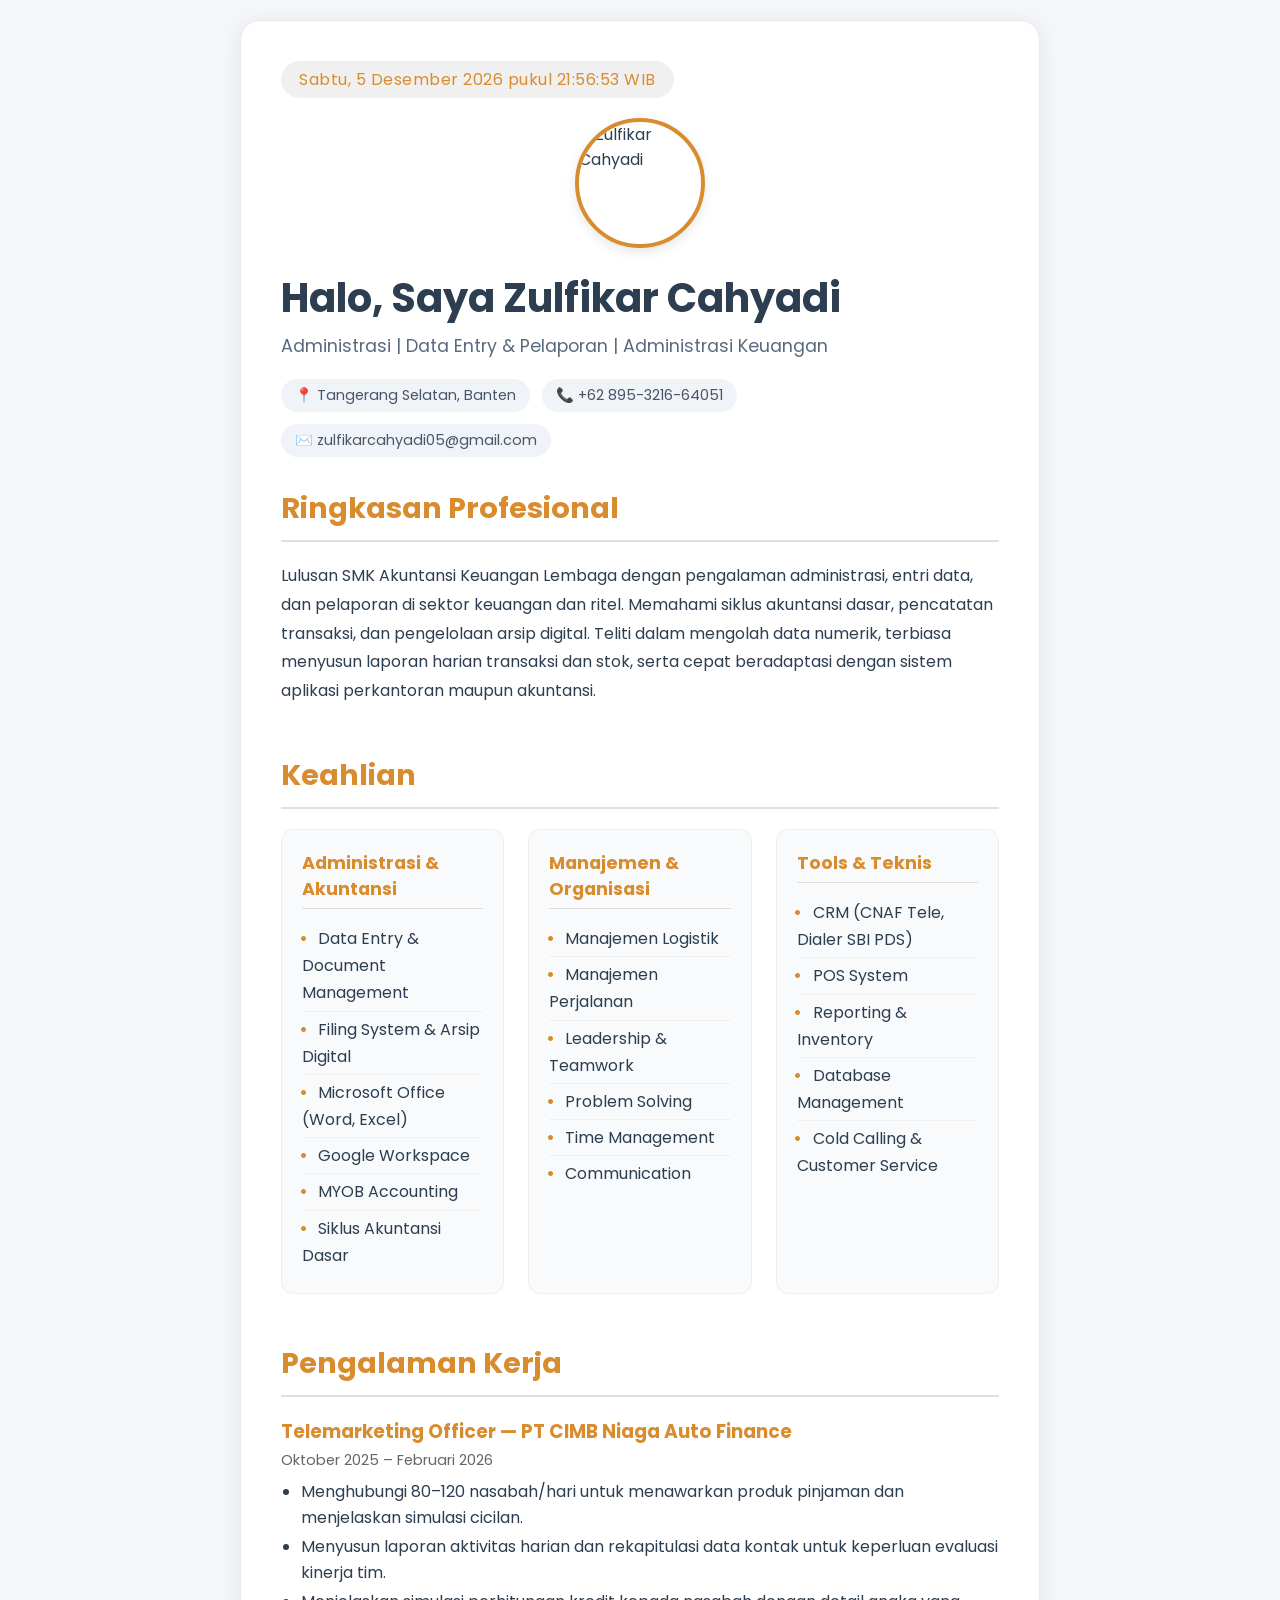
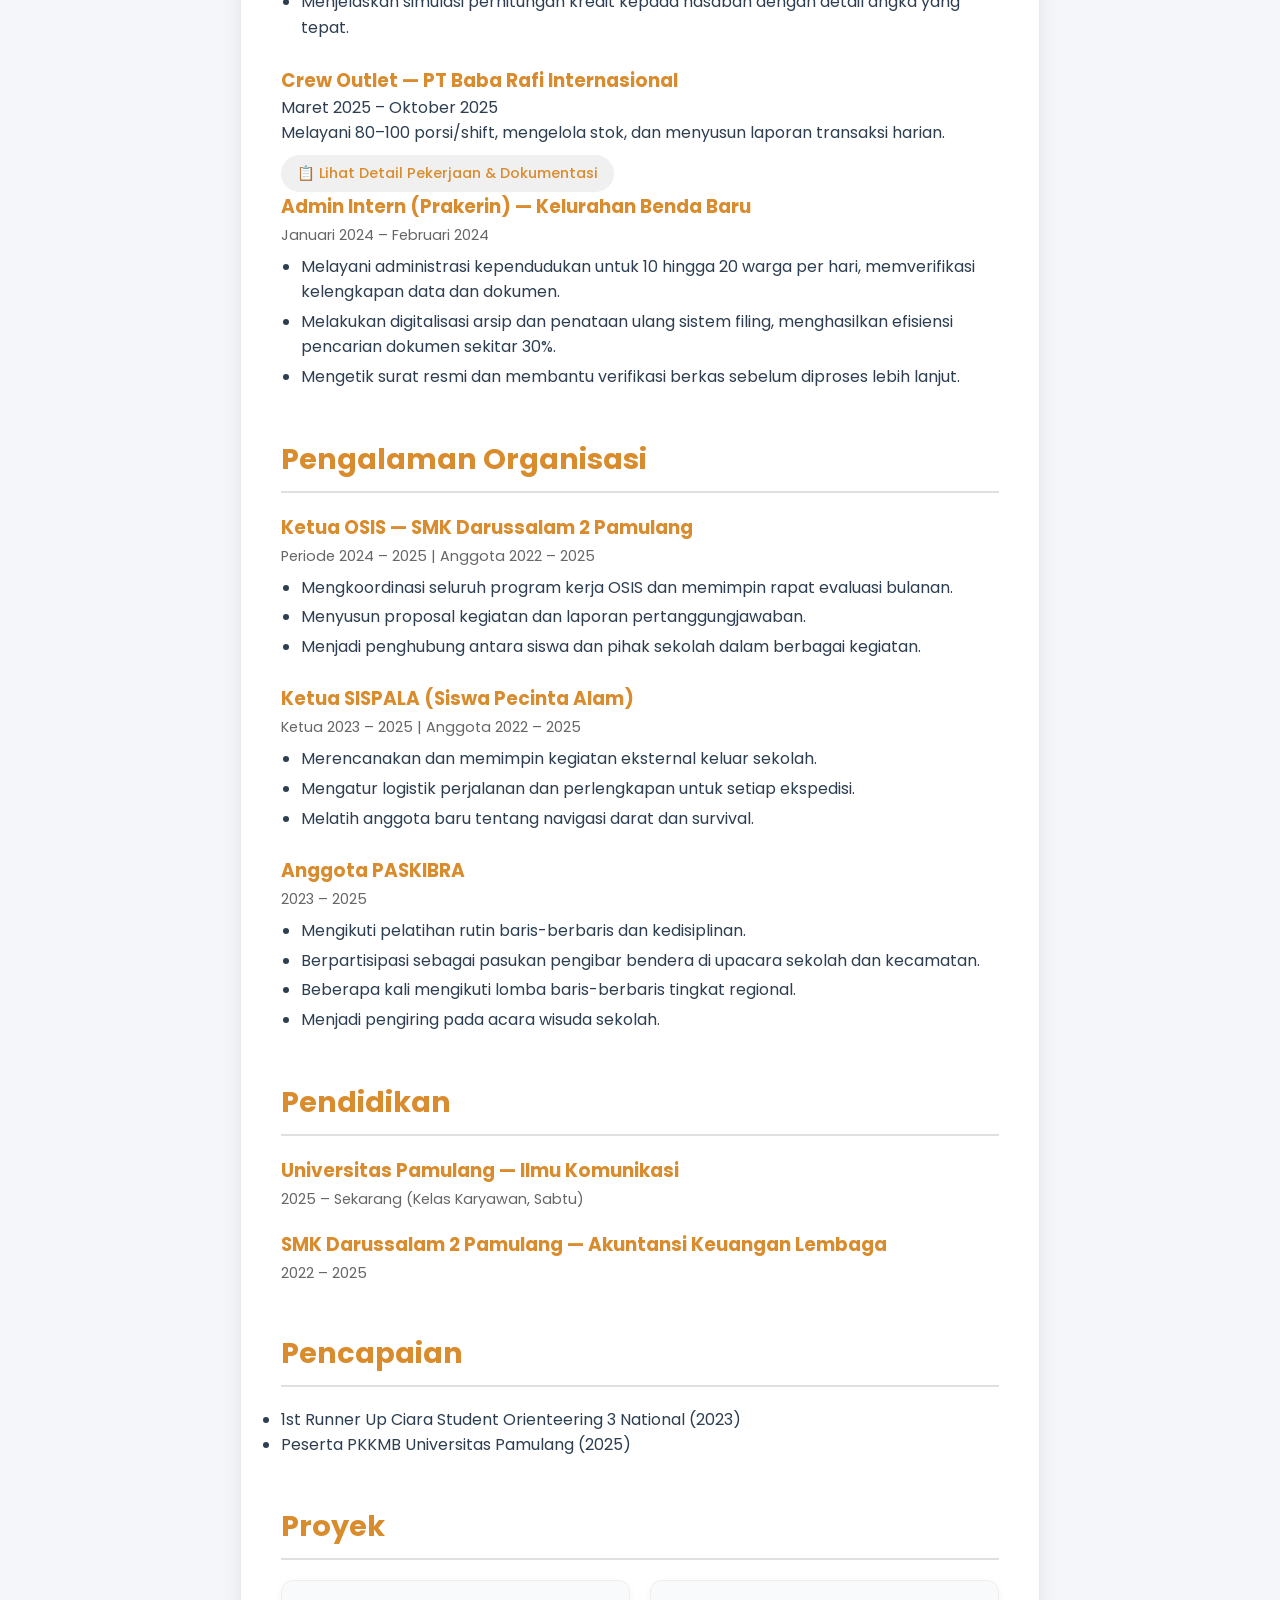
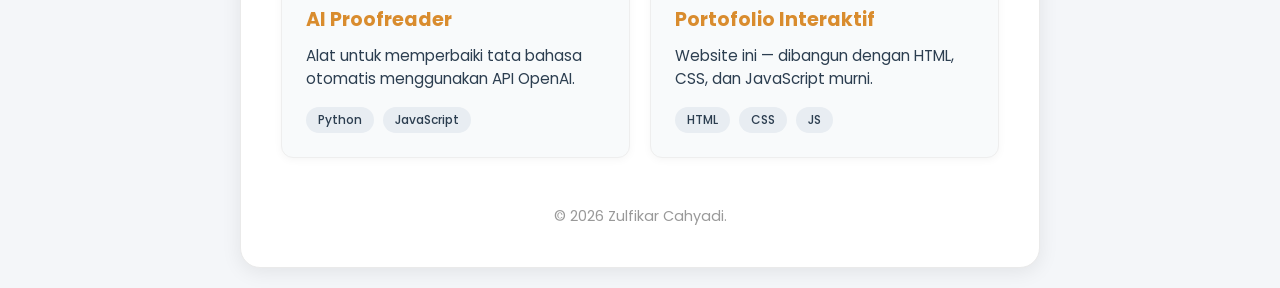
==== index.html @ 7ac0e08e "Add files via upload" ====
<!DOCTYPE html>
<html lang="id">
<head>
    <meta charset="UTF-8">
    <meta name="viewport" content="width=device-width, initial-scale=1.0">
    <title>Portofolio Zulfikar Cahyadi</title>

    <link href="https://fonts.googleapis.com/css2?family=Poppins:wght@300;400;500;600;700&display=swap" rel="stylesheet">

    <link rel="stylesheet" href="style.css">
</head>
<body>
    <div class="container">
        <header>
            <div class="datetime" id="datetime"></div>
            <img src="images/profil.jpg" alt="Zulfikar Cahyadi" class="profil-img">
            <h1>Halo, Saya Zulfikar Cahyadi</h1>
            <p class="tagline">Administrasi | Data Entry & Pelaporan | Administrasi Keuangan</p>
            <div class="contact-info">
                <span>📍 Tangerang Selatan, Banten</span>
                <span>📞 +62 895-3216-64051</span>
                <span>✉️ zulfikarcahyadi05@gmail.com</span>
            </div>
        </header>

        <section class="about">
            <h2>Ringkasan Profesional</h2>
            <p>
                Lulusan SMK Akuntansi Keuangan Lembaga dengan pengalaman administrasi, entri data, dan pelaporan di sektor keuangan dan ritel. Memahami siklus akuntansi dasar, pencatatan transaksi, dan pengelolaan arsip digital. Teliti dalam mengolah data numerik, terbiasa menyusun laporan harian transaksi dan stok, serta cepat beradaptasi dengan sistem aplikasi perkantoran maupun akuntansi.
            </p>
        </section>

       <section class="skills">
    <h2>Keahlian</h2>
    <div class="skill-grid">
        <div class="skill-category">
            <h3>Administrasi & Akuntansi</h3>
            <ul>
                <li>Data Entry & Document Management</li>
                <li>Filing System & Arsip Digital</li>
                <li>Microsoft Office (Word, Excel)</li>
                <li>Google Workspace</li>
                <li>MYOB Accounting</li>
                <li>Siklus Akuntansi Dasar</li>
            </ul>
        </div>
        <div class="skill-category">
            <h3>Manajemen & Organisasi</h3>
            <ul>
                <li>Manajemen Logistik</li>
                <li>Manajemen Perjalanan</li>
                <li>Leadership & Teamwork</li>
                <li>Problem Solving</li>
                <li>Time Management</li>
                <li>Communication</li>
            </ul>
        </div>
        <div class="skill-category">
            <h3>Tools & Teknis</h3>
            <ul>
                <li>CRM (CNAF Tele, Dialer SBI PDS)</li>
                <li>POS System</li>
                <li>Reporting & Inventory</li>
                <li>Database Management</li>
                <li>Cold Calling & Customer Service</li>
            </ul>
        </div>
    </div>
</section>

        <section class="experience">
            <h2>Pengalaman Kerja</h2>
            <div class="exp-item">
                <h3>Telemarketing Officer — PT CIMB Niaga Auto Finance</h3>
                <p class="year">Oktober 2025 – Februari 2026</p>
                <ul>
                    <li>Menghubungi 80–120 nasabah/hari untuk menawarkan produk pinjaman dan menjelaskan simulasi cicilan.</li>
                    <li>Menyusun laporan aktivitas harian dan rekapitulasi data kontak untuk keperluan evaluasi kinerja tim.</li>
                    <li>Menjelaskan simulasi perhitungan kredit kepada nasabah dengan detail angka yang tepat.</li>
                </ul>
            </div>
            <div class="exp-item-summary">
                <h3>Crew Outlet — PT Baba Rafi Internasional</h3>
                <p class="year">Maret 2025 – Oktober 2025</p>
                <p class="short-desc">Melayani 80–100 porsi/shift, mengelola stok, dan menyusun laporan transaksi harian.</p>
                <a href="baba-rafi.html" class="gallery-btn">📋 Lihat Detail Pekerjaan & Dokumentasi</a>
            </div>
            <div class="exp-item">
                <h3>Admin Intern (Prakerin) — Kelurahan Benda Baru</h3>
                <p class="year">Januari 2024 – Februari 2024</p>
                <ul>
                    <li>Melayani administrasi kependudukan untuk 10 hingga 20 warga per hari, memverifikasi kelengkapan data dan dokumen.</li>
                    <li>Melakukan digitalisasi arsip dan penataan ulang sistem filing, menghasilkan efisiensi pencarian dokumen sekitar 30%.</li>
                    <li>Mengetik surat resmi dan membantu verifikasi berkas sebelum diproses lebih lanjut.</li>
                </ul>
            </div>
        </section>

<section class="organization">
    <h2>Pengalaman Organisasi</h2>
    <div class="exp-item">
        <h3>Ketua OSIS — SMK Darussalam 2 Pamulang</h3>
        <p class="year">Periode 2024 – 2025 | Anggota 2022 – 2025</p>
        <ul>
            <li>Mengkoordinasi seluruh program kerja OSIS dan memimpin rapat evaluasi bulanan.</li>
            <li>Menyusun proposal kegiatan dan laporan pertanggungjawaban.</li>
            <li>Menjadi penghubung antara siswa dan pihak sekolah dalam berbagai kegiatan.</li>
        </ul>
    </div>
    <div class="exp-item">
        <h3>Ketua SISPALA (Siswa Pecinta Alam)</h3>
        <p class="year">Ketua 2023 – 2025 | Anggota 2022 – 2025</p>
        <ul>
            <li>Merencanakan dan memimpin kegiatan eksternal keluar sekolah.</li>
            <li>Mengatur logistik perjalanan dan perlengkapan untuk setiap ekspedisi.</li>
            <li>Melatih anggota baru tentang navigasi darat dan survival.</li>
        </ul>
    </div>
    <div class="exp-item">
        <h3>Anggota PASKIBRA</h3>
        <p class="year">2023 – 2025</p>
        <ul>
            <li>Mengikuti pelatihan rutin baris-berbaris dan kedisiplinan.</li>
            <li>Berpartisipasi sebagai pasukan pengibar bendera di upacara sekolah dan kecamatan.</li>
            <li>Beberapa kali mengikuti lomba baris-berbaris tingkat regional.</li>
            <li>Menjadi pengiring pada acara wisuda sekolah.</li>
        </ul>
    </div>
</section>

        <section class="education">
            <h2>Pendidikan</h2>
             <div class="edu-item">
                <h3>Universitas Pamulang — Ilmu Komunikasi</h3>
                 <p class="year">2025 – Sekarang (Kelas Karyawan, Sabtu)</p>
            </div>
            <div class="edu-item">
                <h3>SMK Darussalam 2 Pamulang — Akuntansi Keuangan Lembaga</h3>
                <p class="year">2022 – 2025</p>
            </div>
        </section>

        <section class="achievements">
            <h2>Pencapaian</h2>
            <ul class="achieve-list">
                <li>1st Runner Up Ciara Student Orienteering 3 National (2023)</li>
                <li>Peserta PKKMB Universitas Pamulang (2025)</li>
            </ul>
        </section>

        <section class="projects">
            <h2>Proyek</h2>
            <div class="project-grid">
                <div class="card">
                    <h3>AI Proofreader</h3>
                    <p>Alat untuk memperbaiki tata bahasa otomatis menggunakan API OpenAI.</p>
                    <span class="tag">Python</span>
                    <span class="tag">JavaScript</span>
                </div>
                <div class="card">
                    <h3>Portofolio Interaktif</h3>
                    <p>Website ini — dibangun dengan HTML, CSS, dan JavaScript murni.</p>
                    <span class="tag">HTML</span>
                    <span class="tag">CSS</span>
                    <span class="tag">JS</span>
                </div>
            </div>
        </section>

        <footer>
            <p>© <span id="year"></span> Zulfikar Cahyadi.</p>
        </footer>
    </div>

    <script src="script.js"></script>
</body>
</html>
---- style.css ----
* {
    margin: 0;
    padding: 0;
    box-sizing: border-box;
}

body {
    font-family: 'Poppins', sans-serif;
    background: #F4F6F9;
    color: #2C3E50;
    min-height: 100vh;
    display: flex;
    justify-content: center;
    align-items: center;
    padding: 20px;
}

.container {
    max-width: 800px;
    width: 100%;
    background: #FFFFFF;
    border-radius: 20px;
    padding: 40px;
    box-shadow: 0 4px 20px rgba(0,0,0,0.08);
    border: 1px solid #eaeaea;
}

.datetime {
    font-size: 1rem;
    font-weight: 400;
    margin-bottom: 20px;
    letter-spacing: 0.5px;
    color: #D98C2E;
    background: #F0F0F0;
    display: inline-block;
    padding: 6px 18px;
    border-radius: 50px;
}

.profil-img {
    width: 130px;
    height: 130px;
    border-radius: 50%;
    object-fit: cover;
    display: block;
    margin: 0 auto 20px;
    border: 4px solid #D98C2E;
    box-shadow: 0 4px 12px rgba(0,0,0,0.1);
}

/* ===== HEADER ===== */
header h1 {
    font-size: 2.5rem;
    margin-bottom: 5px;
    color: #2C3E50;
}

.tagline {
    font-size: 1.1rem;
    color: #5A6A7E;
    margin-bottom: 20px;
}

.contact-info {
    display: flex;
    flex-wrap: wrap;
    gap: 12px;
    margin-top: 10px;
    margin-bottom: 30px;
    font-size: 0.9rem;
    color: #4A5568;
}

.contact-info span {
    background: #F0F3F8;
    padding: 6px 14px;
    border-radius: 20px;
    display: inline-flex;
    align-items: center;
    gap: 4px;
}

h1, h2, h3, h4 {
    color: #D98C2E;
}

h2 {
    font-size: 1.8rem;
    margin-bottom: 20px;
    border-bottom: 2px solid #E0E0E0;
    padding-bottom: 10px;
}

section {
    margin-bottom: 48px;
}

.about p {
    line-height: 1.8;
    font-size: 1rem;
    color: #2C3E50;
}

/* ===== KEALHIAN (SKILL GRID) ===== */
.skill-grid {
    display: grid;
    grid-template-columns: repeat(auto-fit, minmax(220px, 1fr));
    gap: 24px;
    align-items: start;          /* Kunci: semua kolom mulai dari atas */
    margin-top: 10px;
}

.skill-category {
    background: #F8FAFB;
    border-radius: 12px;
    padding: 20px;
    border: 1px solid #eee;
    height: 100%;               /* Membuat tinggi kartu seragam */
}

.skill-category h3 {
    font-size: 1.1rem;
    margin-bottom: 12px;
    color: #D98C2E;
    border-bottom: 1px solid #ddd;
    padding-bottom: 6px;
}

.skill-category ul {
    list-style: none;
    padding: 0;
    line-height: 1.7;
    margin: 0;
}

.skill-category ul li {
    padding: 4px 0;
    border-bottom: 1px solid #f0f0f0;
}

.skill-category ul li:last-child {
    border-bottom: none;
}

.skill-category ul li::before {
    content: "•";
    color: #D98C2E;
    font-weight: bold;
    display: inline-block;
    width: 1.2em;
    margin-left: -0.2em;
}

.exp-item {
    margin-bottom: 25px;
}

.exp-item h3 {
    margin-bottom: 4px;
    color: #D98C2E;
}

.exp-item .year {
    color: #666;
    font-size: 0.9rem;
    margin-bottom: 8px;
}

.exp-item ul {
    list-style: disc;
    padding-left: 20px;
    color: #2C3E50;
    line-height: 1.6;
}

.exp-item ul li {
    margin-bottom: 4px;
}

.edu-item {
    margin-bottom: 20px;
}

.edu-item h3 {
    margin-bottom: 4px;
}

.edu-item .year {
    color: #666;
    font-size: 0.9rem;
}

.project-grid {
    display: grid;
    grid-template-columns: repeat(auto-fit, minmax(220px, 1fr));
    gap: 20px;
}

.card {
    background: #F8FAFB;
    border-radius: 12px;
    padding: 24px;
    box-shadow: 0 2px 8px rgba(0,0,0,0.04);
    border: 1px solid #eee;
    transition: transform 0.2s, box-shadow 0.2s;
}

.card:hover {
    transform: translateY(-4px);
    box-shadow: 0 8px 20px rgba(0,0,0,0.1);
}

.card h3 {
    margin-bottom: 10px;
    font-size: 1.2rem;
    color: #D98C2E;
}

.card p {
    font-size: 0.95rem;
    color: #2C3E50;
    margin-bottom: 16px;
}

.tag {
    display: inline-block;
    background: #E8EDF2;
    color: #2C3E50;
    padding: 4px 12px;
    border-radius: 50px;
    font-size: 0.75rem;
    margin-right: 5px;
    font-weight: 500;
}

footer {
    text-align: center;
    font-size: 0.9rem;
    color: #999;
    margin-top: 30px;
}

.gallery {
    display: grid;
    grid-template-columns: repeat(auto-fit, minmax(200px, 1fr));
    gap: 15px;
    margin: 30px 0;
}

.gallery img {
    width: 100%;
    border-radius: 10px;
    box-shadow: 0 2px 8px rgba(0,0,0,0.1);
}

.back-btn {
    display: inline-block;
    margin-top: 20px;
    background: #D98C2E;
    color: white;
    padding: 10px 20px;
    border-radius: 30px;
    text-decoration: none;
    font-weight: 500;
}

.gallery-btn {
    display: inline-block;
    margin-top: 10px;
    background: #F0F0F0;
    color: #D98C2E;
    padding: 8px 16px;
    border-radius: 20px;
    text-decoration: none;
    font-size: 0.9rem;
    font-weight: 500;
    transition: 0.2s;
}

.gallery-btn:hover {
    background: #D98C2E;
    color: white;
}

/* ===== HALAMAN DETAIL PEKERJAAN ===== */
.job-detail p,
.job-tasks ul {
    color: #2C3E50;
    line-height: 1.7;
    font-size: 1rem;
}

.job-tasks ul {
    list-style: disc;
    padding-left: 20px;
}

.job-tasks ul li {
    margin-bottom: 8px;
}

.map-container {
    border-radius: 12px;
    overflow: hidden;
    box-shadow: 0 2px 8px rgba(0,0,0,0.1);
    margin: 15px 0 30px;
}

/* Jika ada section baru di detail page */
section + section {
    margin-top: 40px;
}

.back-btn {
    display: inline-block;
    margin-bottom: 20px;
    background: #F0F3F8;
    color: #D98C2E;
    padding: 10px 20px;
    border-radius: 30px;
    text-decoration: none;
    font-weight: 500;
    transition: 0.2s;
}

.back-btn:hover {
    background: #D98C2E;
    color: white;
}

@media (max-width: 600px) {
    .container {
        padding: 24px 16px;
        border-radius: 12px;
    }

    header h1 {
        font-size: 2rem;
    }

    .project-grid,
    .skill-grid {
        grid-template-columns: 1fr;
    }

    .contact-info {
        flex-direction: column;
        gap: 8px;
    }

    .datetime {
        font-size: 0.85rem;
    }

    .profil-img {
        width: 100px;
        height: 100px;
    }
}
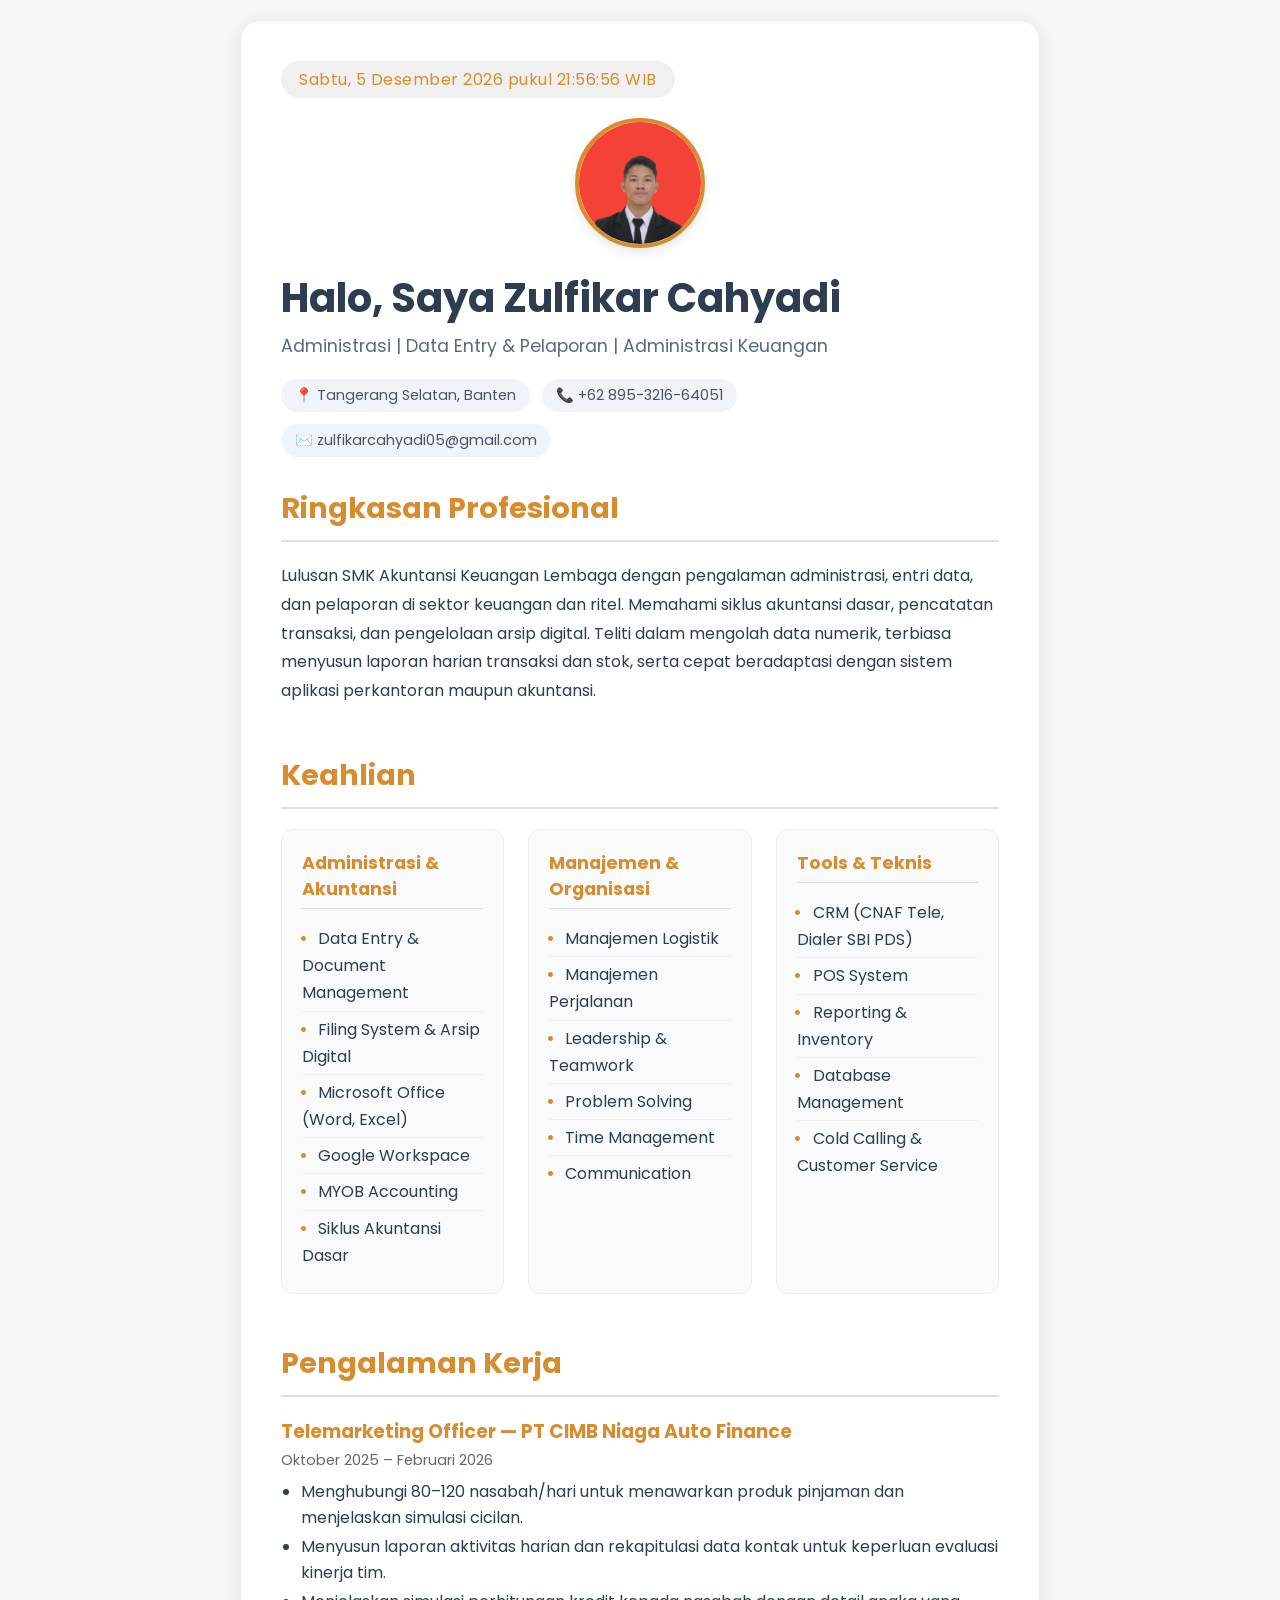
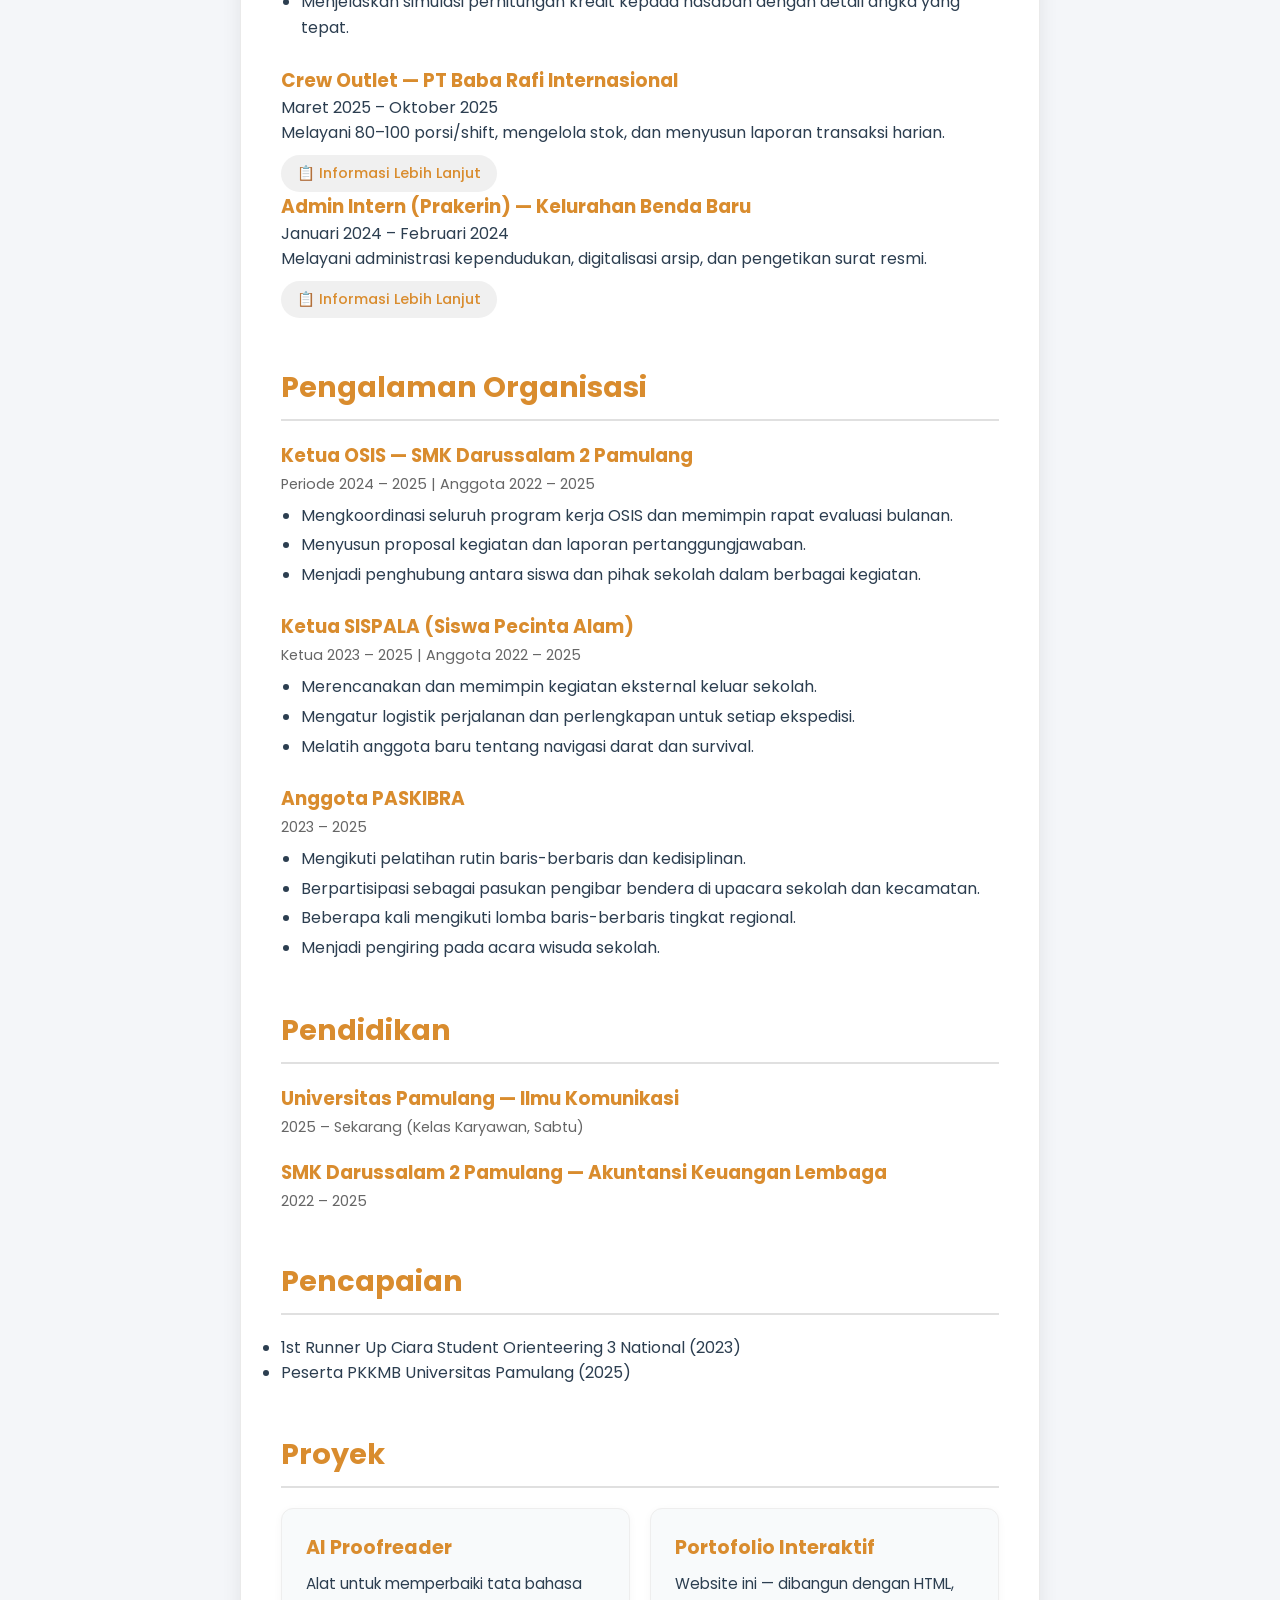
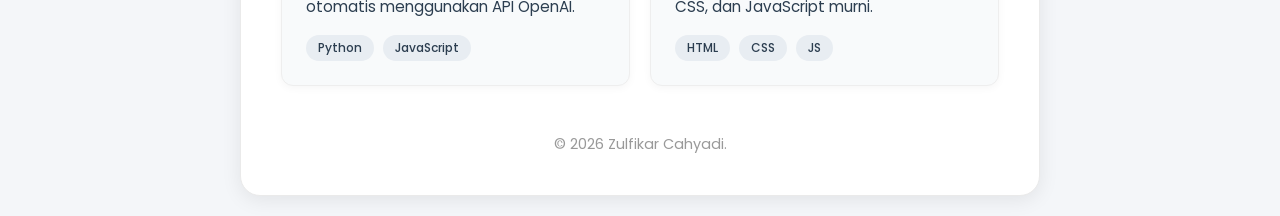
==== commit 9bc4bab0: "Add files via upload" ====
--- a/index.html
+++ b/index.html
@@ -13,7 +13,7 @@
     <div class="container">
         <header>
             <div class="datetime" id="datetime"></div>
-            <img src="images/profil.jpg" alt="Zulfikar Cahyadi" class="profil-img">
+            <img src="images/profil.jpeg" alt="Zulfikar Cahyadi" class="profil-img">
             <h1>Halo, Saya Zulfikar Cahyadi</h1>
             <p class="tagline">Administrasi | Data Entry & Pelaporan | Administrasi Keuangan</p>
             <div class="contact-info">
@@ -83,16 +83,13 @@
                 <h3>Crew Outlet — PT Baba Rafi Internasional</h3>
                 <p class="year">Maret 2025 – Oktober 2025</p>
                 <p class="short-desc">Melayani 80–100 porsi/shift, mengelola stok, dan menyusun laporan transaksi harian.</p>
-                <a href="baba-rafi.html" class="gallery-btn">📋 Lihat Detail Pekerjaan & Dokumentasi</a>
+                <a href="kebab-babarafi.html" class="gallery-btn">📋 Informasi Lebih Lanjut</a>
             </div>
-            <div class="exp-item">
+            <div class="exp-item-summary">
                 <h3>Admin Intern (Prakerin) — Kelurahan Benda Baru</h3>
                 <p class="year">Januari 2024 – Februari 2024</p>
-                <ul>
-                    <li>Melayani administrasi kependudukan untuk 10 hingga 20 warga per hari, memverifikasi kelengkapan data dan dokumen.</li>
-                    <li>Melakukan digitalisasi arsip dan penataan ulang sistem filing, menghasilkan efisiensi pencarian dokumen sekitar 30%.</li>
-                    <li>Mengetik surat resmi dan membantu verifikasi berkas sebelum diproses lebih lanjut.</li>
-                </ul>
+                <p class="short-desc">Melayani administrasi kependudukan, digitalisasi arsip, dan pengetikan surat resmi.</p>
+                <a href="kelurahan-benda-baru.html" class="gallery-btn">📋 Informasi Lebih Lanjut</a>
             </div>
         </section>
 
--- a/style.css
+++ b/style.css
@@ -328,6 +328,34 @@
     color: white;
 }
 
+/* ===== TOMBOL VIDEO ===== */
+.video-links {
+    margin-top: 30px;
+    text-align: center;
+}
+
+.video-links h3 {
+    margin-bottom: 15px;
+    color: #D98C2E;
+}
+
+.video-btn {
+    display: inline-block;
+    background: #D98C2E;
+    color: white;
+    padding: 12px 24px;
+    border-radius: 30px;
+    text-decoration: none;
+    font-weight: 500;
+    transition: 0.2s;
+    margin: 5px;
+}
+
+.video-btn:hover {
+    background: #b87a1f;
+    transform: translateY(-2px);
+}
+
 @media (max-width: 600px) {
     .container {
         padding: 24px 16px;
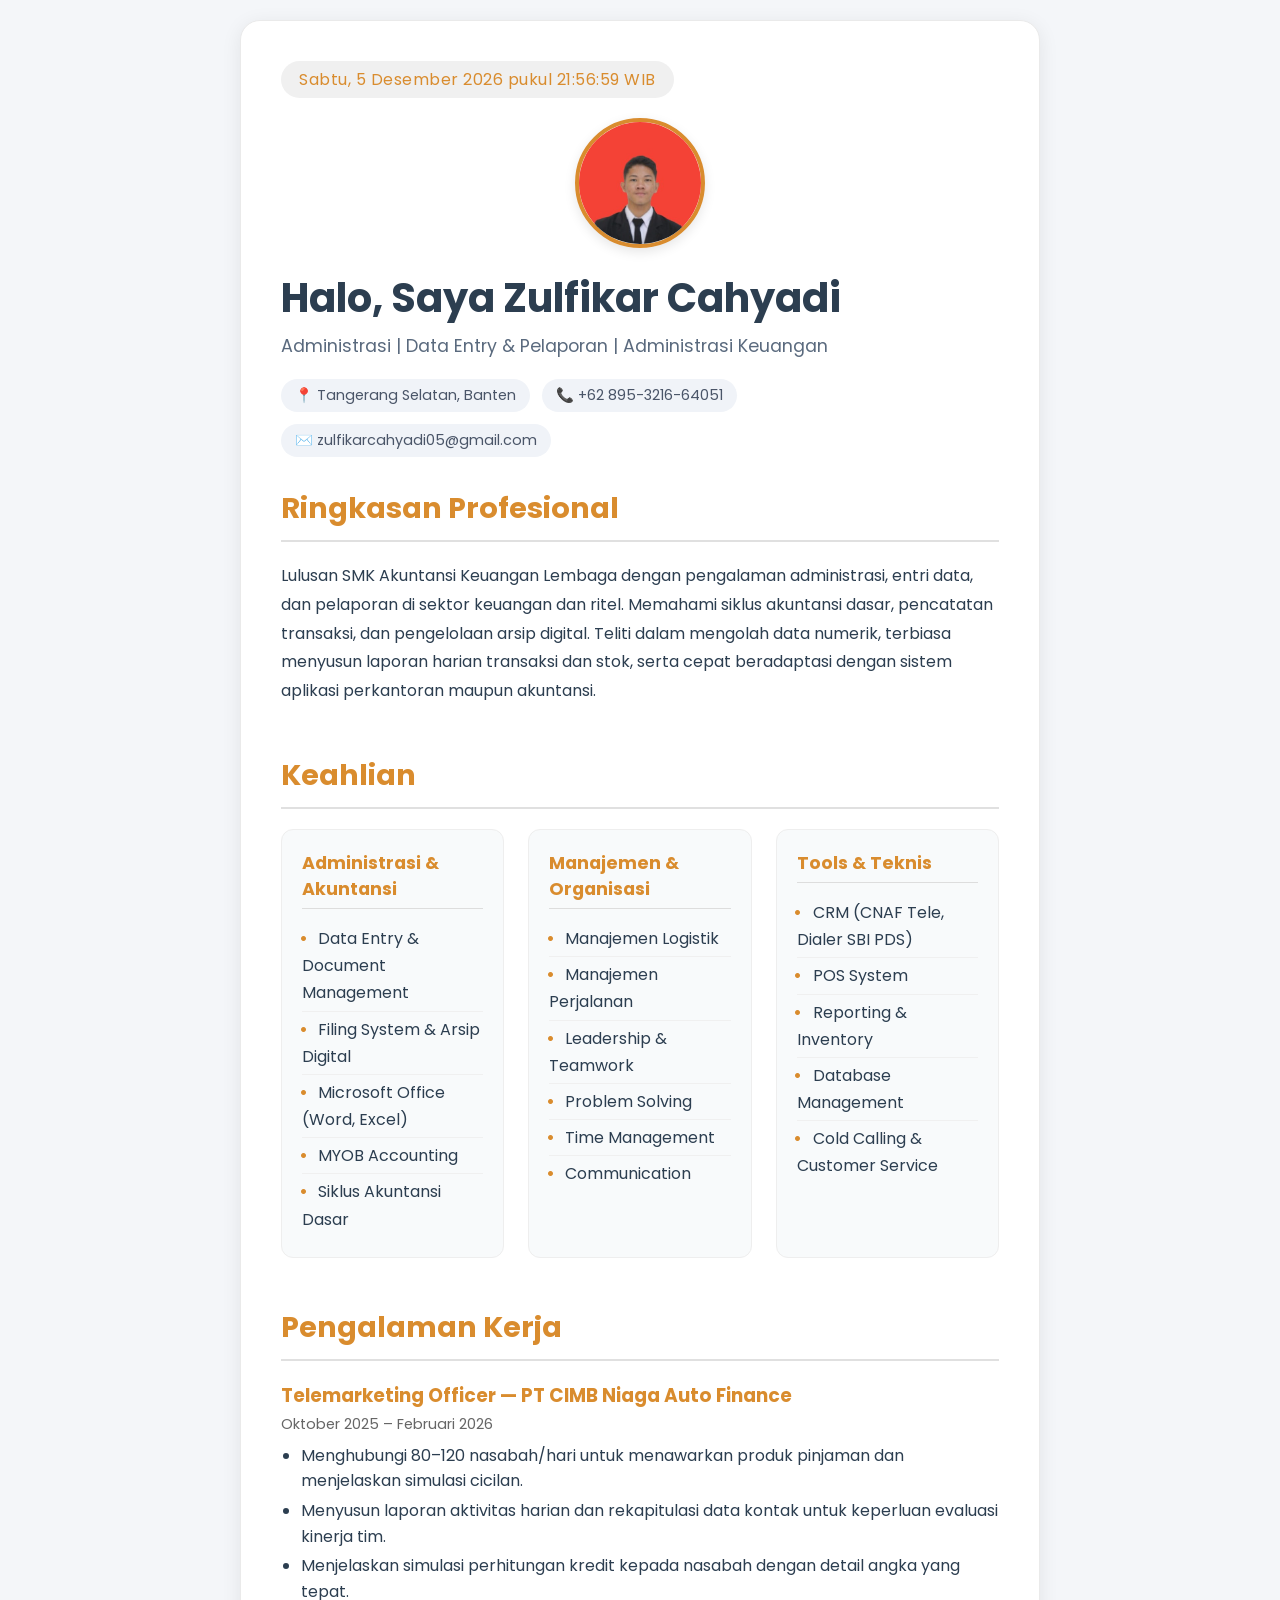
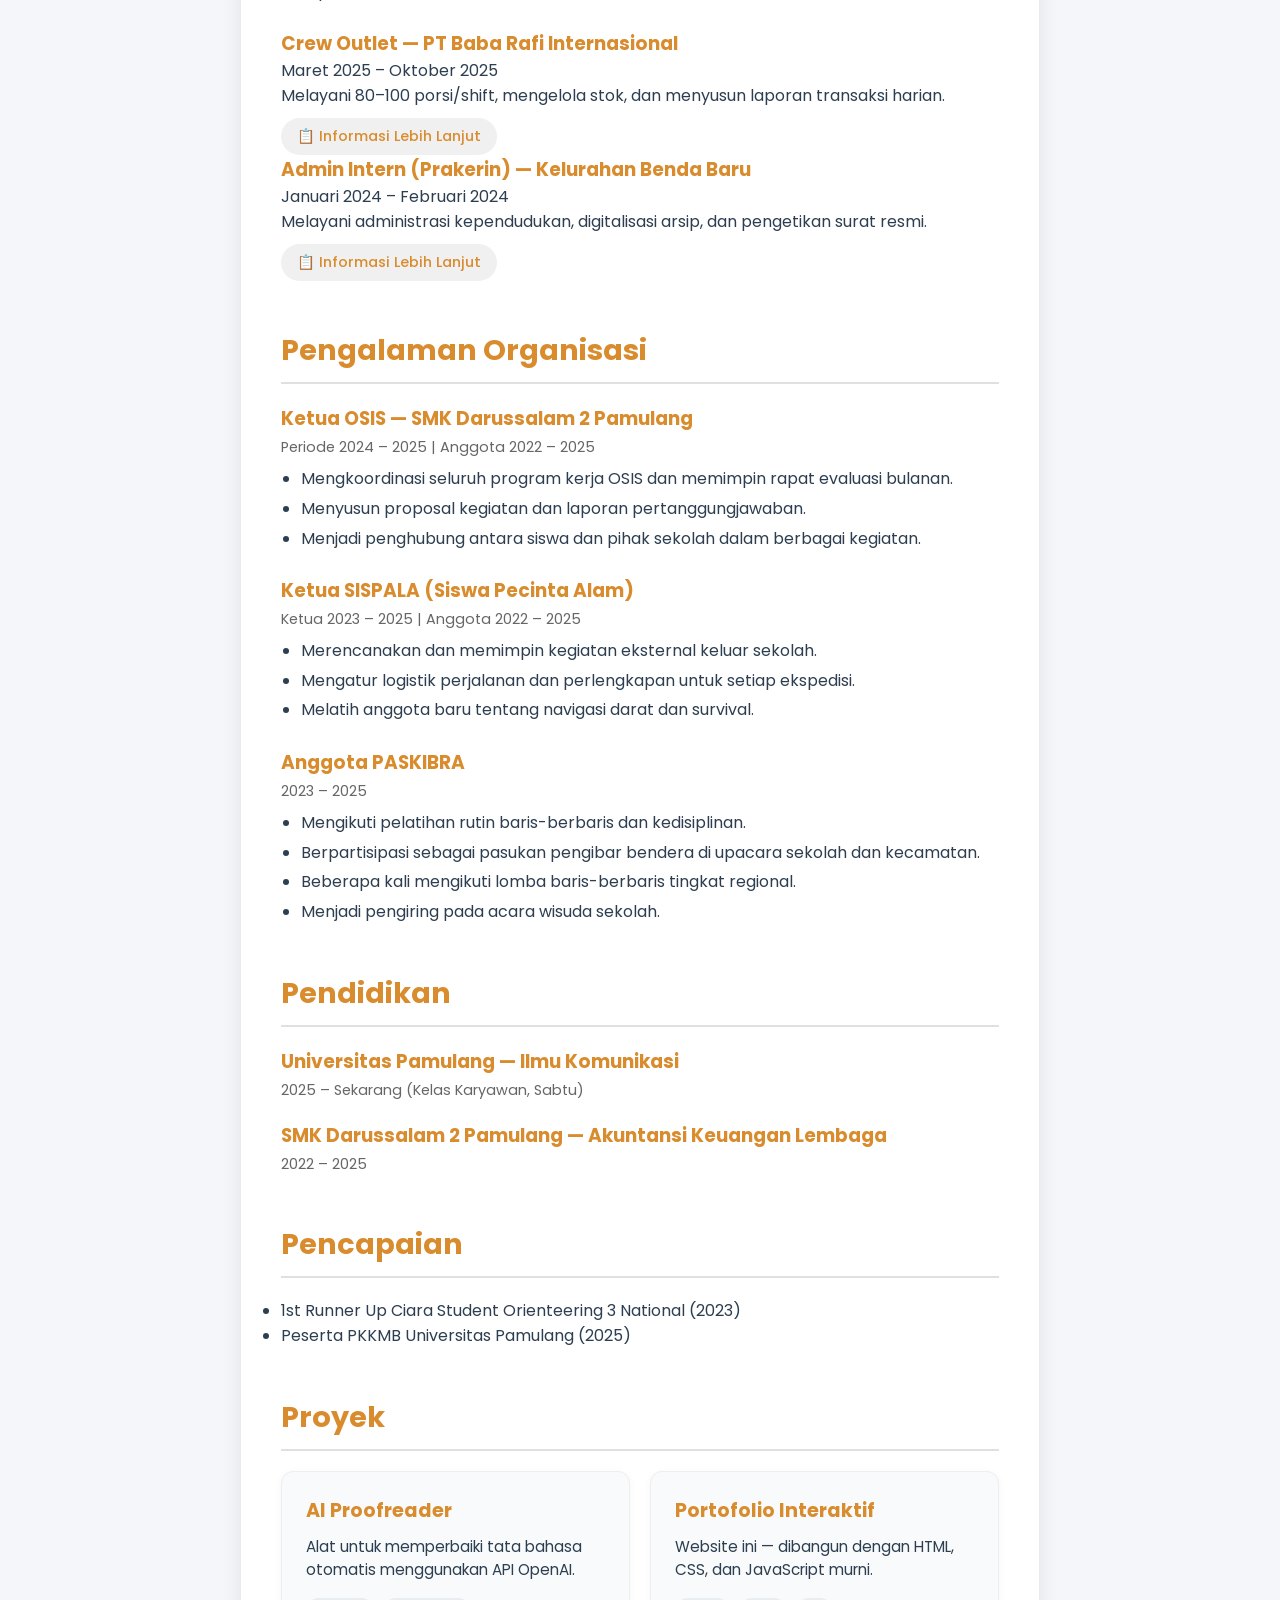
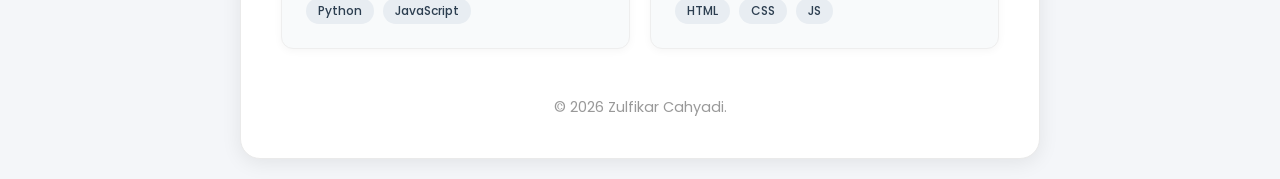
==== commit 7a436e7e: "Perbaikan di skill" ====
--- a/index.html
+++ b/index.html
@@ -39,7 +39,6 @@
                 <li>Data Entry & Document Management</li>
                 <li>Filing System & Arsip Digital</li>
                 <li>Microsoft Office (Word, Excel)</li>
-                <li>Google Workspace</li>
                 <li>MYOB Accounting</li>
                 <li>Siklus Akuntansi Dasar</li>
             </ul>
@@ -171,4 +170,4 @@
 
     <script src="script.js"></script>
 </body>
-</html>+</html>
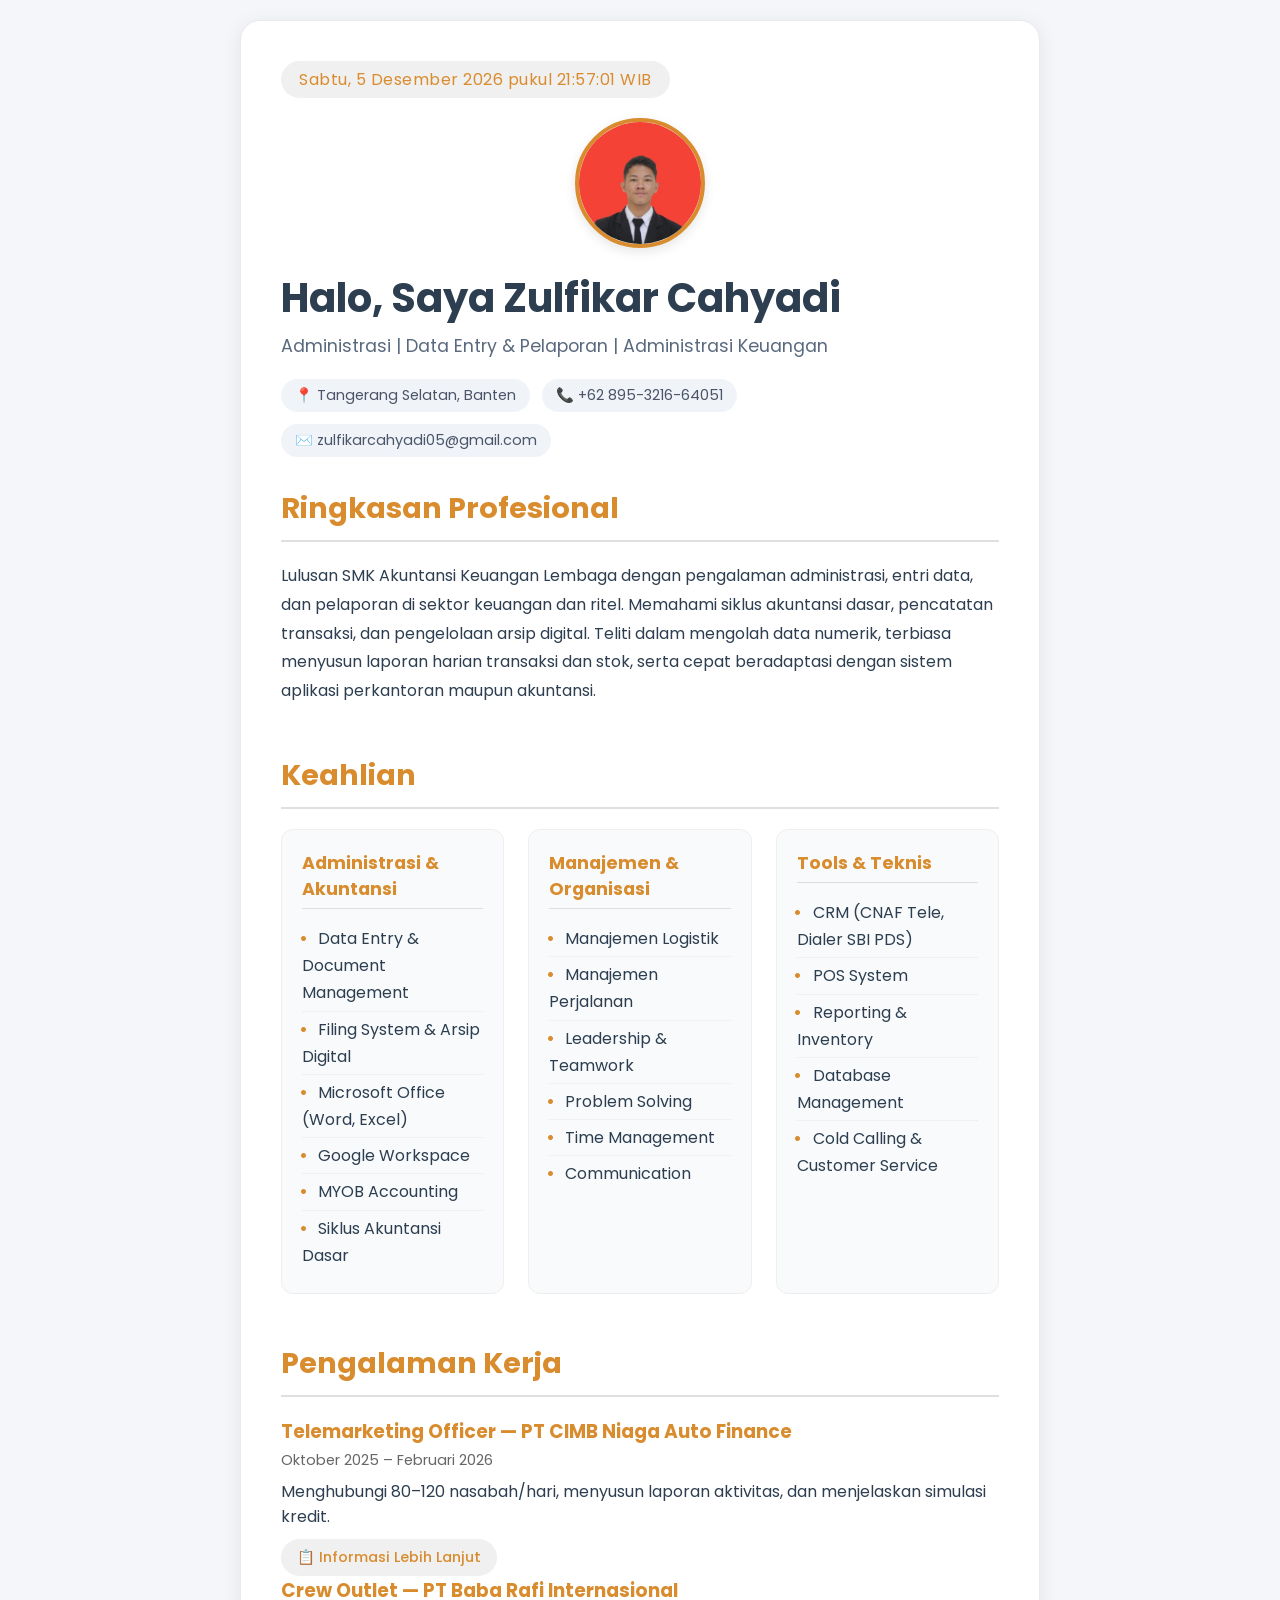
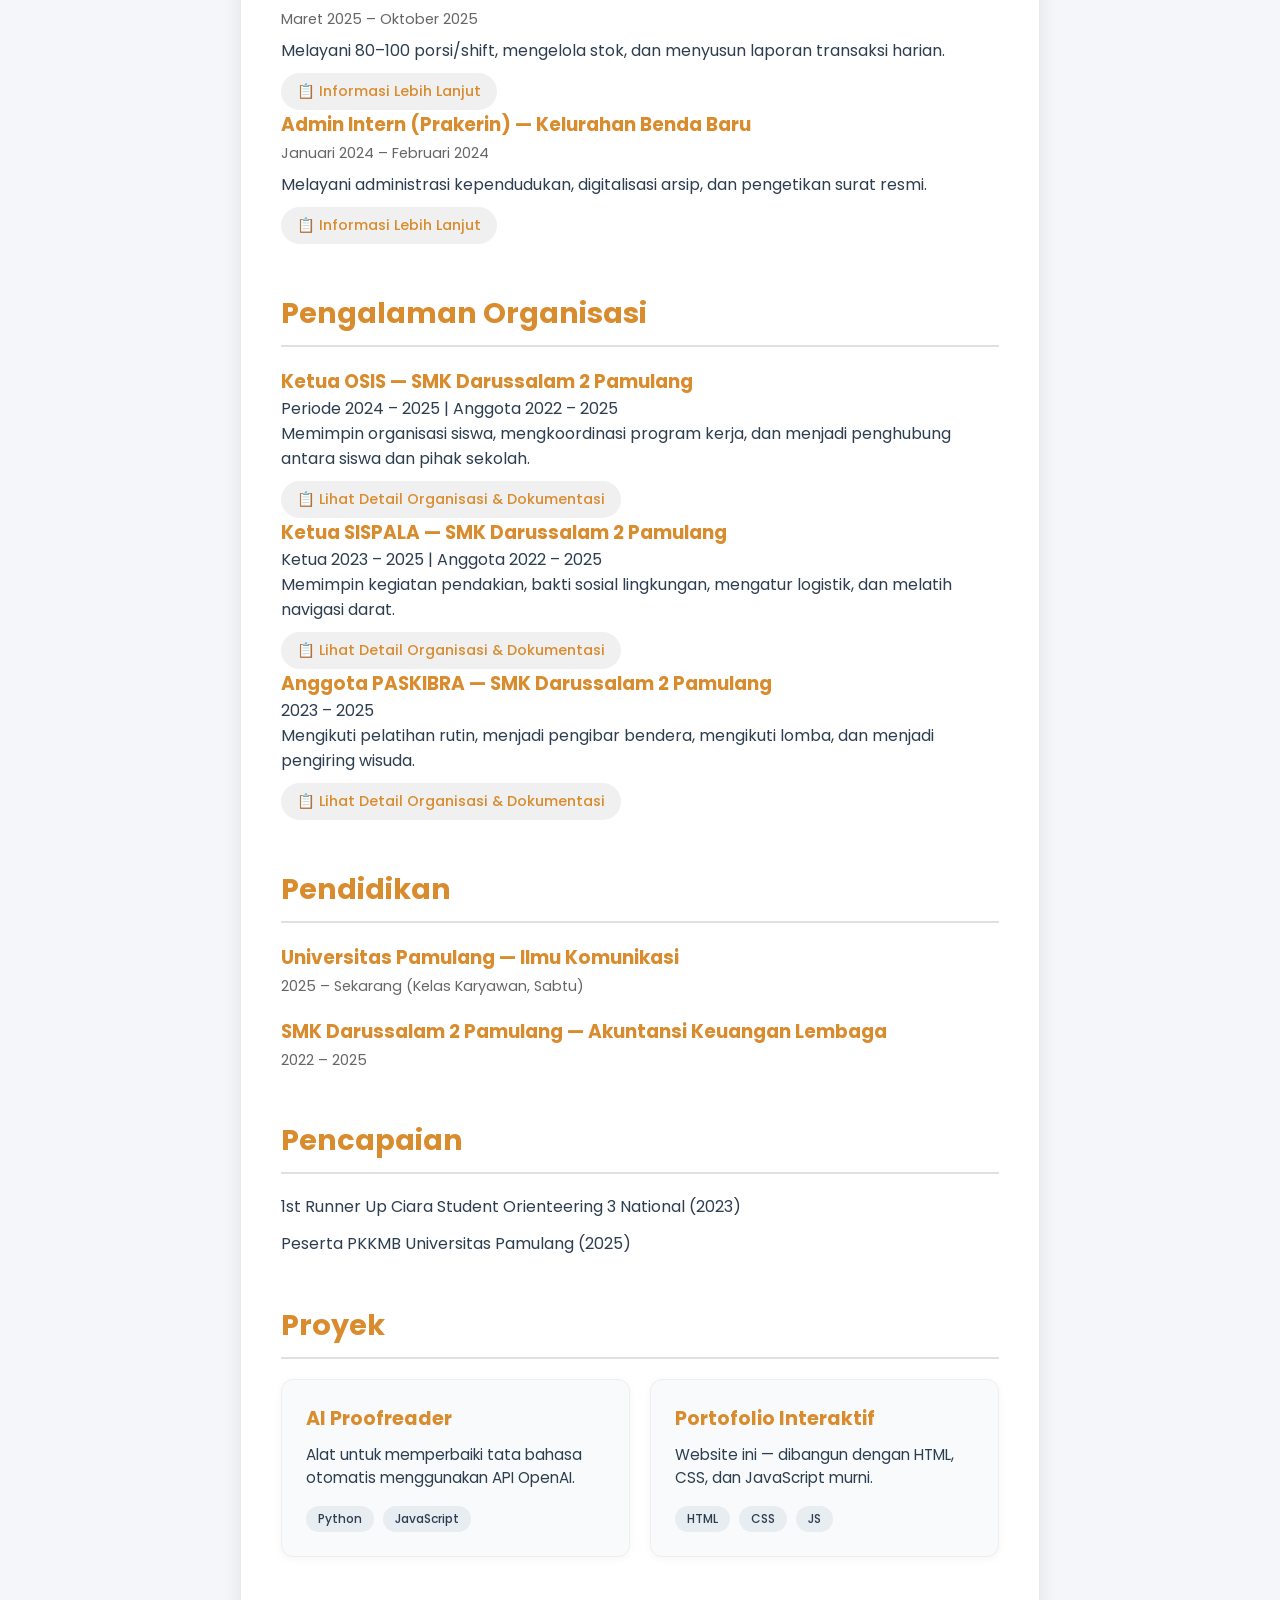
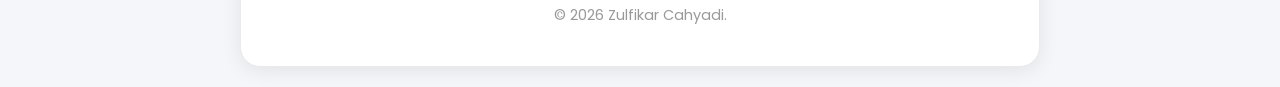
==== commit 174b602a: "Add files via upload" ====
--- a/index.html
+++ b/index.html
@@ -17,9 +17,9 @@
             <h1>Halo, Saya Zulfikar Cahyadi</h1>
             <p class="tagline">Administrasi | Data Entry & Pelaporan | Administrasi Keuangan</p>
             <div class="contact-info">
-                <span>📍 Tangerang Selatan, Banten</span>
-                <span>📞 +62 895-3216-64051</span>
-                <span>✉️ zulfikarcahyadi05@gmail.com</span>
+                <a href="https://maps.app.goo.gl/sQf9AFMZw61aLyge9" target="_blank" class="contact-link">📍 Tangerang Selatan, Banten</a>
+                <a href="https://wa.me/62895321664051" target="_blank" class="contact-link">📞 +62 895-3216-64051</a>
+                <a href="https://mail.google.com/mail/?view=cm&fs=1&to=zulfikarcahyadi05@gmail.com" target="_blank" class="contact-link">✉️ zulfikarcahyadi05@gmail.com</a>
             </div>
         </header>
 
@@ -39,6 +39,7 @@
                 <li>Data Entry & Document Management</li>
                 <li>Filing System & Arsip Digital</li>
                 <li>Microsoft Office (Word, Excel)</li>
+                <li>Google Workspace</li>
                 <li>MYOB Accounting</li>
                 <li>Siklus Akuntansi Dasar</li>
             </ul>
@@ -70,13 +71,11 @@
         <section class="experience">
             <h2>Pengalaman Kerja</h2>
             <div class="exp-item">
+            <div class="exp-item-summary">
                 <h3>Telemarketing Officer — PT CIMB Niaga Auto Finance</h3>
                 <p class="year">Oktober 2025 – Februari 2026</p>
-                <ul>
-                    <li>Menghubungi 80–120 nasabah/hari untuk menawarkan produk pinjaman dan menjelaskan simulasi cicilan.</li>
-                    <li>Menyusun laporan aktivitas harian dan rekapitulasi data kontak untuk keperluan evaluasi kinerja tim.</li>
-                    <li>Menjelaskan simulasi perhitungan kredit kepada nasabah dengan detail angka yang tepat.</li>
-                </ul>
+                <p class="short-desc">Menghubungi 80–120 nasabah/hari, menyusun laporan aktivitas, dan menjelaskan simulasi kredit.</p>
+                <a href="cimb-niaga.html" class="gallery-btn">📋 Informasi Lebih Lanjut</a>
             </div>
             <div class="exp-item-summary">
                 <h3>Crew Outlet — PT Baba Rafi Internasional</h3>
@@ -94,33 +93,23 @@
 
 <section class="organization">
     <h2>Pengalaman Organisasi</h2>
-    <div class="exp-item">
+    <div class="exp-item-summary">
         <h3>Ketua OSIS — SMK Darussalam 2 Pamulang</h3>
         <p class="year">Periode 2024 – 2025 | Anggota 2022 – 2025</p>
-        <ul>
-            <li>Mengkoordinasi seluruh program kerja OSIS dan memimpin rapat evaluasi bulanan.</li>
-            <li>Menyusun proposal kegiatan dan laporan pertanggungjawaban.</li>
-            <li>Menjadi penghubung antara siswa dan pihak sekolah dalam berbagai kegiatan.</li>
-        </ul>
+        <p class="short-desc">Memimpin organisasi siswa, mengkoordinasi program kerja, dan menjadi penghubung antara siswa dan pihak sekolah.</p>
+        <a href="osis.html" class="gallery-btn">📋 Lihat Detail Organisasi & Dokumentasi</a>
     </div>
-    <div class="exp-item">
-        <h3>Ketua SISPALA (Siswa Pecinta Alam)</h3>
+    <div class="exp-item-summary">
+        <h3>Ketua SISPALA — SMK Darussalam 2 Pamulang</h3>
         <p class="year">Ketua 2023 – 2025 | Anggota 2022 – 2025</p>
-        <ul>
-            <li>Merencanakan dan memimpin kegiatan eksternal keluar sekolah.</li>
-            <li>Mengatur logistik perjalanan dan perlengkapan untuk setiap ekspedisi.</li>
-            <li>Melatih anggota baru tentang navigasi darat dan survival.</li>
-        </ul>
+        <p class="short-desc">Memimpin kegiatan pendakian, bakti sosial lingkungan, mengatur logistik, dan melatih navigasi darat.</p>
+        <a href="sispala.html" class="gallery-btn">📋 Lihat Detail Organisasi & Dokumentasi</a>
     </div>
-    <div class="exp-item">
-        <h3>Anggota PASKIBRA</h3>
+    <div class="exp-item-summary">
+        <h3>Anggota PASKIBRA — SMK Darussalam 2 Pamulang</h3>
         <p class="year">2023 – 2025</p>
-        <ul>
-            <li>Mengikuti pelatihan rutin baris-berbaris dan kedisiplinan.</li>
-            <li>Berpartisipasi sebagai pasukan pengibar bendera di upacara sekolah dan kecamatan.</li>
-            <li>Beberapa kali mengikuti lomba baris-berbaris tingkat regional.</li>
-            <li>Menjadi pengiring pada acara wisuda sekolah.</li>
-        </ul>
+        <p class="short-desc">Mengikuti pelatihan rutin, menjadi pengibar bendera, mengikuti lomba, dan menjadi pengiring wisuda.</p>
+        <a href="paskibra.html" class="gallery-btn">📋 Lihat Detail Organisasi & Dokumentasi</a>
     </div>
 </section>
 
@@ -170,4 +159,4 @@
 
     <script src="script.js"></script>
 </body>
-</html>
+</html>
--- a/style.css
+++ b/style.css
@@ -356,6 +356,51 @@
     transform: translateY(-2px);
 }
 
+/* ===== KONTAK LINK (MAPS, WA, EMAIL) ===== */
+.contact-link {
+    background: #F0F3F8;
+    padding: 6px 14px;
+    border-radius: 20px;
+    display: inline-flex;
+    align-items: center;
+    gap: 4px;
+    text-decoration: none;
+    color: #4A5568;
+    font-size: 0.9rem;
+    transition: 0.2s;
+}
+
+.contact-link:hover {
+    background: #D98C2E;
+    color: white;
+}
+
+/* ===== TOMBOL SERTIFIKAT ===== */
+.achieve-list li {
+    display: flex;
+    align-items: center;
+    justify-content: space-between;
+    gap: 10px;
+    margin-bottom: 12px;
+}
+
+.cert-btn {
+    background: #F0F0F0;
+    color: #D98C2E;
+    padding: 4px 14px;
+    border-radius: 20px;
+    text-decoration: none;
+    font-size: 0.8rem;
+    font-weight: 500;
+    white-space: nowrap;
+    transition: 0.2s;
+}
+
+.cert-btn:hover {
+    background: #D98C2E;
+    color: white;
+}
+
 @media (max-width: 600px) {
     .container {
         padding: 24px 16px;
@@ -384,4 +429,12 @@
         width: 100px;
         height: 100px;
     }
+        .achieve-list li {
+        flex-direction: column;
+        align-items: flex-start;
+    }
+    .cert-btn {
+        margin-left: 0;
+        margin-top: 5px;
+    }
 }
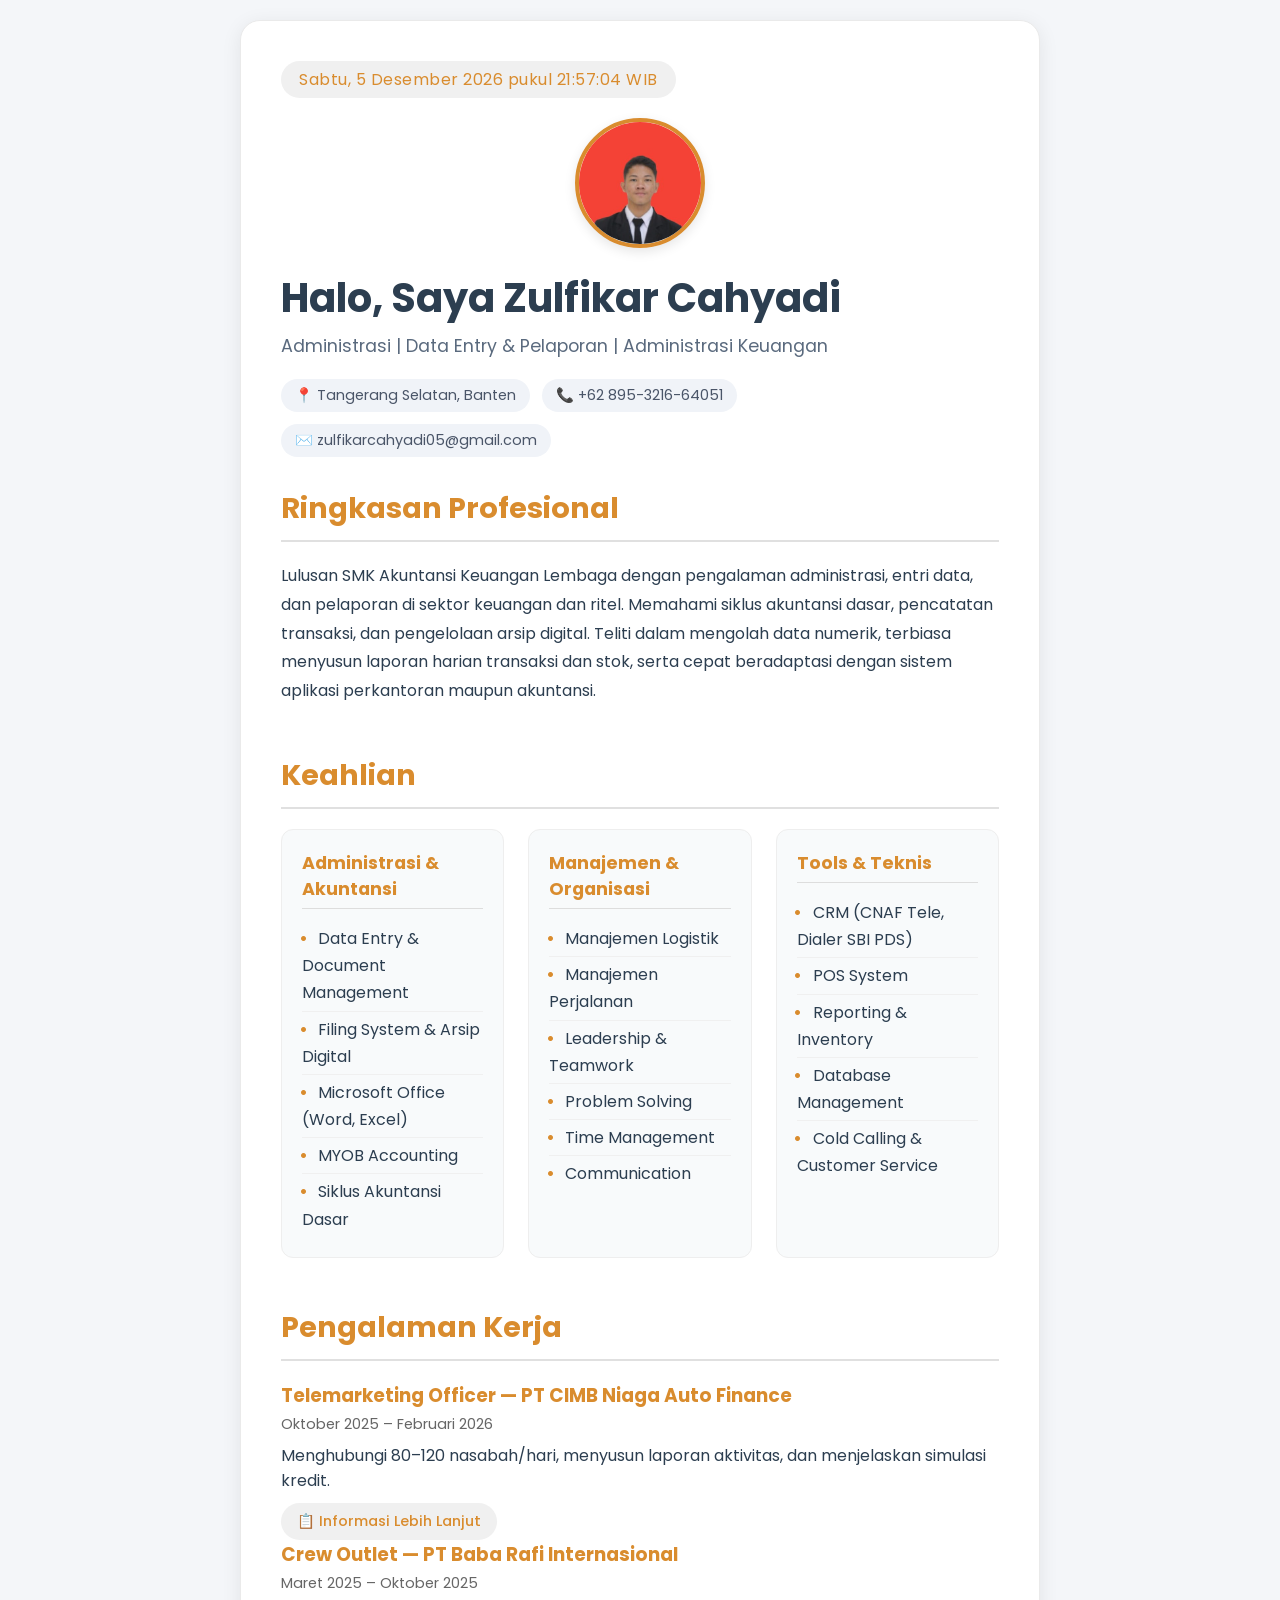
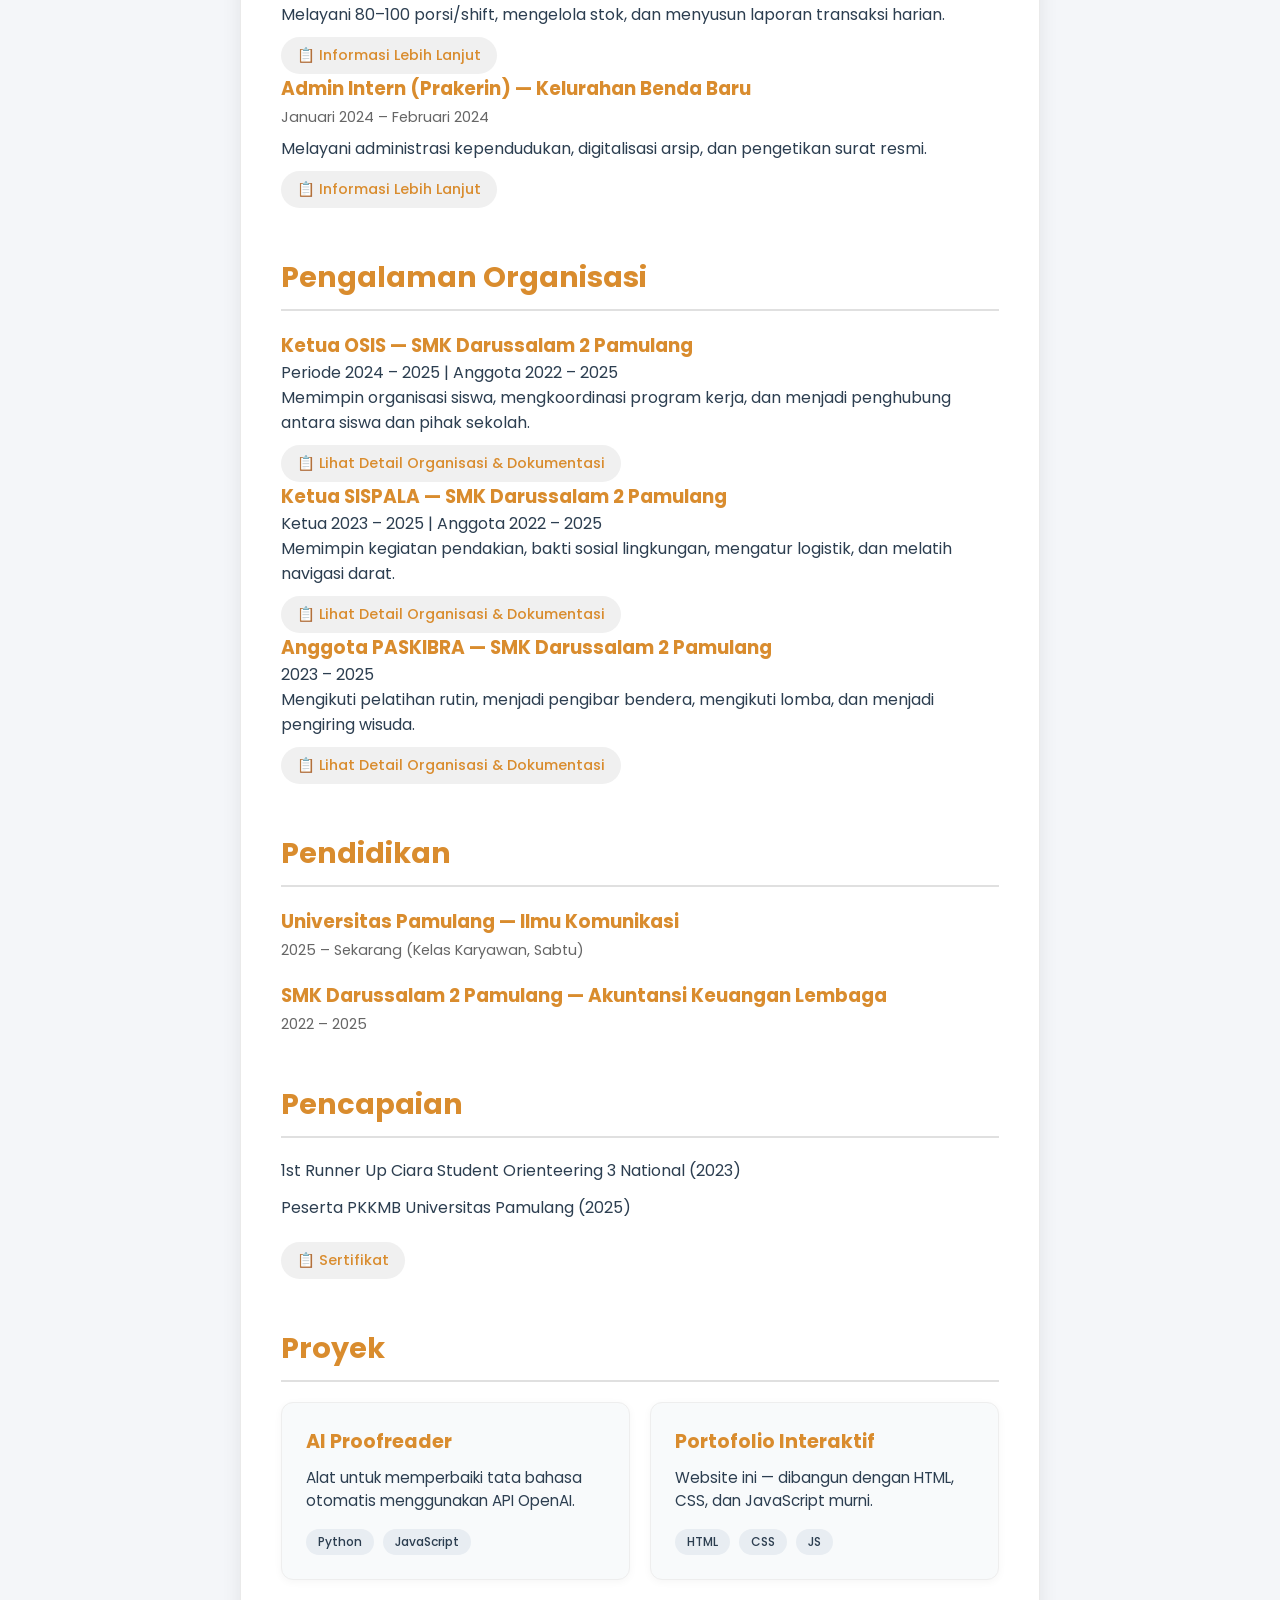
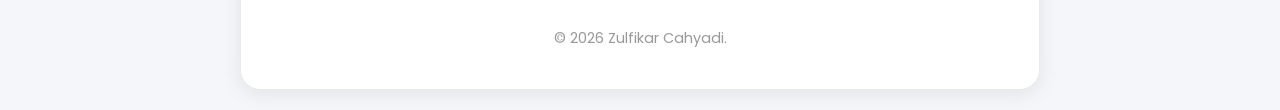
==== commit 387cf051: "Add files via upload" ====
--- a/index.html
+++ b/index.html
@@ -39,7 +39,6 @@
                 <li>Data Entry & Document Management</li>
                 <li>Filing System & Arsip Digital</li>
                 <li>Microsoft Office (Word, Excel)</li>
-                <li>Google Workspace</li>
                 <li>MYOB Accounting</li>
                 <li>Siklus Akuntansi Dasar</li>
             </ul>
@@ -131,6 +130,7 @@
                 <li>1st Runner Up Ciara Student Orienteering 3 National (2023)</li>
                 <li>Peserta PKKMB Universitas Pamulang (2025)</li>
             </ul>
+            <a href="sertifikat.html" class="gallery-btn">📋 Sertifikat</a>
         </section>
 
         <section class="projects">
